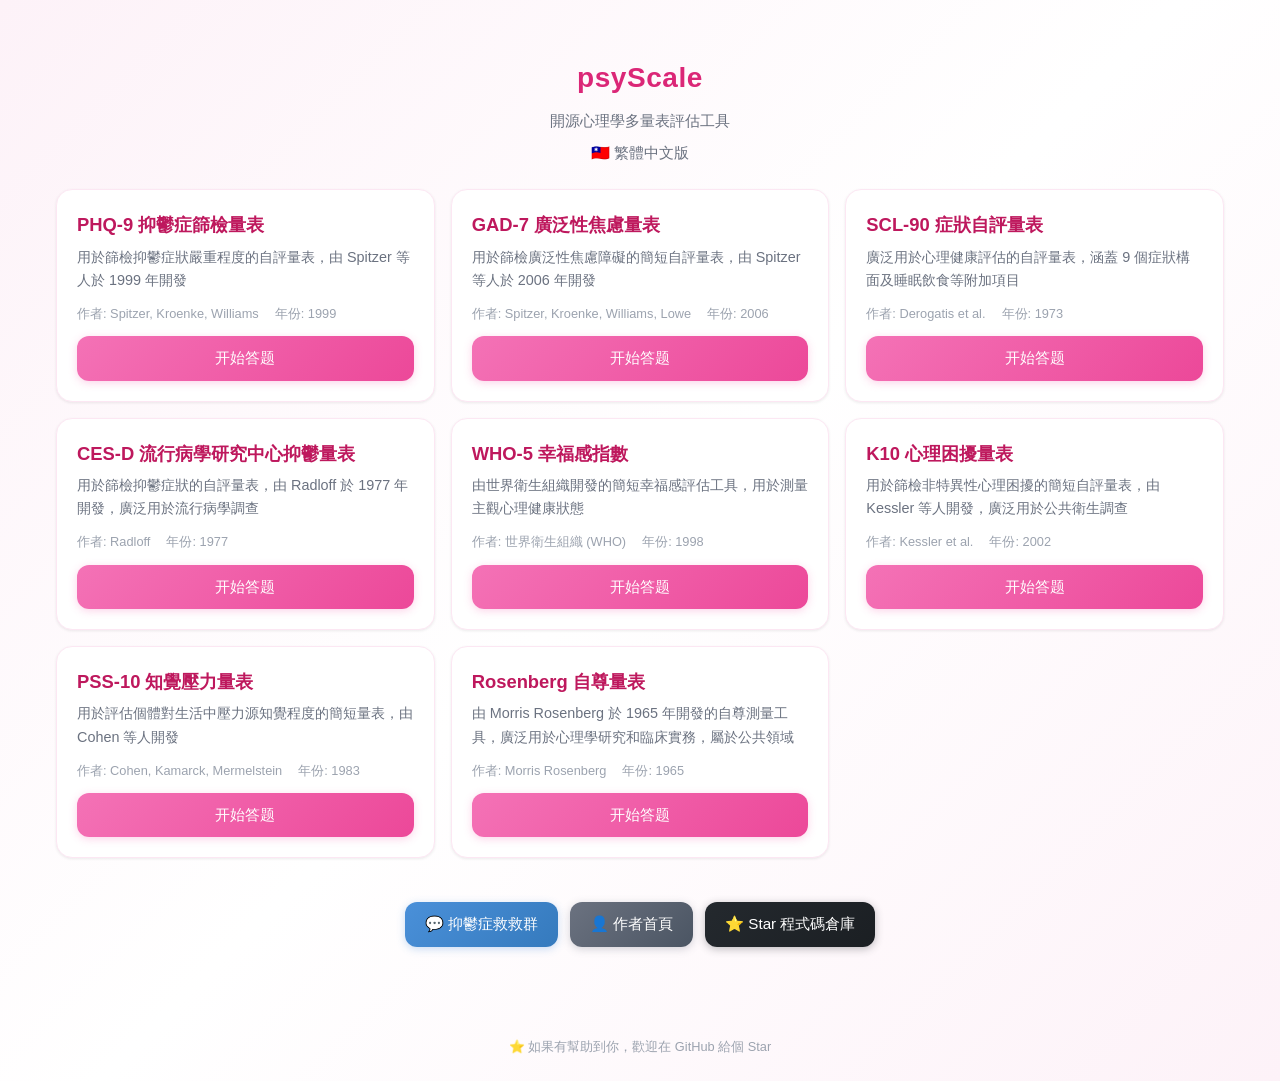
==== zh-TW/index.html @ 9e2f2c34 "feat: 新增繁体中文 (zh-TW) 多语言支援 + JS 文案国际化 - 新增 zh-TW/ 子路由，包含独立 HTML 和 scales/ 数据 - 新增 js/i18n.js，路径感知自动切" ====
<!DOCTYPE html>
<html lang="zh-TW">
<head>
  <meta charset="UTF-8">
  <meta name="viewport" content="width=device-width, initial-scale=1.0">
  <meta name="keywords" content="開源,心理量表,心理測評,PHQ-9,GAD-7,SCL-90,免費,開源心理學工具">
  <meta name="description" content="psyScale — 開源的心理學多量表評估工具，支援 PHQ-9、GAD-7、SCL-90 等量表，即開即用，無需後端。">
  <title>psyScale — 開源心理學多量表評估</title>
  <link rel="stylesheet" href="../css/style.css?v=10">
</head>
<body>
  <div class="container">
    <div class="page-header">
      <h1> psyScale </h1>
      <p>開源心理學多量表評估工具</p>
      <p class="locale-hint">🇹🇼 繁體中文版</p>
    </div>

    <div id="scale-list">
      <!-- 動態渲染量表卡片 -->
    </div>

    <div id="loading" class="empty-state">
      <div class="empty-state-icon">🌸</div>
      <p>正在載入量表…</p>
    </div>

    <div class="social-links">
      <a href="https://qm.qq.com/q/hxxcsAb5L4" target="_blank" rel="noopener" class="btn btn-social btn-qq">
        💬 抑鬱症救救群
      </a>
      <a href="https://hanguangxingchen.top" target="_blank" rel="noopener" class="btn btn-social btn-author">
        👤 作者首頁
      </a>
      <a href="https://github.com/hanguang-xingchen/psyScale" target="_blank" rel="noopener" class="btn btn-social btn-github">
        ⭐ Star 程式碼倉庫
      </a>
    </div>
    <div class="star-prompt">⭐ 如果有幫助到你，歡迎在 GitHub 給個 Star</div>
  </div>

  <dialog id="resume-dialog" class="resume-dialog">
    <div class="resume-dialog-content">
      <div class="resume-dialog-icon">📝</div>
      <p class="resume-dialog-title">你有一個未完成的量表</p>
      <p class="resume-dialog-desc"><strong id="resume-scale-title"></strong></p>
      <p class="resume-dialog-time" id="resume-time"></p>
      <div class="resume-dialog-actions">
        <button id="btn-abandon" class="btn btn-secondary">放棄</button>
        <button id="btn-resume" class="btn btn-primary">繼續答題</button>
      </div>
    </div>
  </dialog>

  <script type="module" src="../js/index.js?v=8"></script>
</body>
</html>
---- css/style.css ----
/* ===== 变量 ===== */
:root {
  --pink-50: #fdf2f8;
  --pink-100: #fce7f3;
  --pink-200: #fbcfe8;
  --pink-300: #f9a8d4;
  --pink-400: #f472b6;
  --pink-500: #ec4899;
  --pink-600: #db2777;
  --pink-700: #be185d;
  --white: #ffffff;
  --gray-50: #f9fafb;
  --gray-100: #f3f4f6;
  --gray-200: #e5e7eb;
  --gray-400: #9ca3af;
  --gray-500: #6b7280;
  --gray-600: #4b5563;
  --gray-700: #374151;
  --gray-800: #1f2937;
  --green-50: #f0fdf4;
  --green-100: #dcfce7;
  --green-500: #22c55e;
  --green-600: #16a34a;
  --orange-50: #fff7ed;
  --orange-100: #ffedd5;
  --orange-500: #f97316;
  --orange-600: #ea580c;
  --red-50: #fef2f2;
  --red-100: #fee2e2;
  --red-500: #ef4444;
  --red-600: #dc2626;
  --red-700: #b91c1c;
  --radius-sm: 8px;
  --radius-md: 12px;
  --radius-lg: 16px;
  --radius-xl: 24px;
  --shadow-sm: 0 1px 3px rgba(0, 0, 0, 0.08);
  --shadow-md: 0 4px 12px rgba(0, 0, 0, 0.1);
  --shadow-lg: 0 8px 24px rgba(0, 0, 0, 0.12);
  --font-sans: "PingFang SC", "Hiragino Sans GB", "Microsoft YaHei", sans-serif;
}

/* ===== Reset ===== */
*,
*::before,
*::after {
  box-sizing: border-box;
  margin: 0;
  padding: 0;
}

html {
  font-size: 16px;
  -webkit-text-size-adjust: 100%;
}

body {
  font-family: var(--font-sans);
  background: linear-gradient(135deg, var(--pink-50) 0%, var(--white) 50%, var(--pink-50) 100%);
  color: var(--gray-700);
  min-height: 100vh;
  line-height: 1.6;
}

/* ===== 通用布局 ===== */
.container {
  max-width: 1200px;
  margin: 0 auto;
  padding: 24px 16px;
}

.page-header {
  text-align: center;
  padding: 32px 16px 24px;
}

.page-header h1 {
  font-size: 1.75rem;
  color: var(--pink-600);
  font-weight: 700;
  letter-spacing: 0.02em;
}

.page-header p {
  margin-top: 8px;
  color: var(--gray-500);
  font-size: 0.95rem;
}

/* ===== 卡片 ===== */
.card {
  background: var(--white);
  border-radius: var(--radius-lg);
  box-shadow: var(--shadow-sm);
  padding: 20px;
  border: 1px solid var(--pink-100);
  transition: box-shadow 0.2s ease, transform 0.2s ease;
}

.card:hover {
  box-shadow: var(--shadow-md);
  transform: translateY(-2px);
}

.card-title {
  font-size: 1.15rem;
  font-weight: 600;
  color: var(--pink-700);
  margin-bottom: 6px;
}

.card-desc {
  font-size: 0.9rem;
  color: var(--gray-500);
  margin-bottom: 12px;
}

.card-meta {
  display: flex;
  gap: 16px;
  font-size: 0.8rem;
  color: var(--gray-400);
}

.card-meta span {
  display: flex;
  align-items: center;
  gap: 4px;
}

/* ===== 按钮 ===== */
.btn {
  display: inline-flex;
  align-items: center;
  justify-content: center;
  gap: 6px;
  padding: 10px 20px;
  border: none;
  border-radius: var(--radius-md);
  font-size: 0.95rem;
  font-weight: 500;
  cursor: pointer;
  transition: background 0.2s ease, box-shadow 0.2s ease;
  text-decoration: none;
  font-family: var(--font-sans);
}

.btn-primary {
  background: linear-gradient(135deg, var(--pink-400), var(--pink-500));
  color: var(--white);
  box-shadow: 0 2px 8px rgba(244, 114, 182, 0.3);
}

.btn-primary:hover {
  background: linear-gradient(135deg, var(--pink-500), var(--pink-600));
  box-shadow: 0 4px 12px rgba(244, 114, 182, 0.4);
}

.btn-secondary {
  background: var(--pink-50);
  color: var(--pink-600);
  border: 1px solid var(--pink-200);
}

.btn-secondary:hover {
  background: var(--pink-100);
}

.btn-flex {
  flex: 1;
}

.btn-full {
  width: 100%;
}

.btn-mt {
  margin-top: 12px;
}

.btn-mt-lg {
  margin-top: 16px;
}

.text-center {
  text-align: center;
}

.text-right {
  text-align: right;
}

.text-sm {
  font-size: 0.8rem;
}

.text-muted {
  color: var(--gray-400);
}

/* ===== 量表页 ===== */
.scale-instruction {
  background: var(--pink-50);
  border: 1px solid var(--pink-200);
  border-radius: var(--radius-md);
  padding: 16px;
  margin-bottom: 24px;
  font-size: 0.9rem;
  color: var(--gray-600);
  line-height: 1.7;
}

/* 量表卡片网格 */
#scale-list {
  display: grid;
  grid-template-columns: repeat(auto-fill, minmax(300px, 1fr));
  gap: 16px;
  margin-bottom: 24px;
}

.question-card {
  background: var(--white);
  border-radius: var(--radius-md);
  border: 1px solid var(--pink-100);
  padding: 16px;
  margin-bottom: 16px;
  box-shadow: var(--shadow-sm);
}

.question-text {
  font-size: 1rem;
  font-weight: 500;
  color: var(--gray-800);
  margin-bottom: 12px;
}

.question-index {
  font-size: 0.8rem;
  color: var(--pink-400);
  margin-bottom: 4px;
}

.option-list {
  display: flex;
  flex-direction: column;
  gap: 8px;
}

.option-item {
  display: flex;
  align-items: center;
  gap: 10px;
  padding: 10px 14px;
  border: 1.5px solid var(--gray-200);
  border-radius: var(--radius-sm);
  cursor: pointer;
  transition: border-color 0.15s ease, background 0.15s ease;
  font-size: 0.9rem;
  color: var(--gray-600);
}

.option-item:hover {
  border-color: var(--pink-300);
  background: var(--pink-50);
}

.option-item input[type="radio"] {
  accent-color: var(--pink-500);
  width: 18px;
  height: 18px;
  flex-shrink: 0;
}

.option-item.selected {
  border-color: var(--pink-400);
  background: var(--pink-50);
  color: var(--pink-700);
  font-weight: 500;
}

/* ===== 结果页整体布局 ===== */
.result-overall {
  display: grid;
  grid-template-columns: 1fr 1fr;
  gap: 20px;
  margin-bottom: 20px;
}

.result-overall-info {
  background: var(--white);
  border-radius: var(--radius-lg);
  box-shadow: var(--shadow-md);
  padding: 24px;
}

.result-overall-radar {
  background: var(--white);
  border-radius: var(--radius-lg);
  box-shadow: var(--shadow-md);
  padding: 16px;
  display: flex;
  align-items: center;
  justify-content: center;
}

#radar-container {
  width: 100%;
  max-width: 320px;
  position: relative;
}

/* ===== 雷达图 ===== */
.radar-svg {
  width: 100%;
  height: auto;
  display: block;
}

.radar-label {
  transition: font-size 0.15s ease;
}

.radar-dot {
  transition: r 0.15s ease;
}

.radar-polygon {
  transition: stroke-width 0.15s ease, fill-opacity 0.15s ease;
}

.radar-tooltip {
  position: absolute;
  pointer-events: none;
  background: var(--white);
  border-radius: var(--radius-sm);
  box-shadow: var(--shadow-md);
  padding: 8px 12px;
  z-index: 20;
  white-space: nowrap;
}

.radar-tooltip-dim {
  font-size: 0.85rem;
  font-weight: 600;
  color: var(--gray-800);
}

.radar-tooltip-score {
  font-size: 0.8rem;
  color: var(--gray-500);
  margin-top: 2px;
}

.radar-tooltip-level {
  font-size: 0.8rem;
  font-weight: 600;
  margin-top: 2px;
}

/* ===== 测评须知页 ===== */
.notice-status {
  display: flex;
  align-items: center;
  gap: 8px;
  padding: 12px 16px;
  border-radius: var(--radius-md);
  font-size: 0.85rem;
  margin-bottom: 20px;
}

.notice-status-ok {
  background: var(--green-50);
  color: var(--green-600);
}

.notice-status-warn {
  background: var(--red-50);
  color: var(--red-600);
}

.notice-status-icon {
  font-size: 1.1rem;
  font-weight: 700;
  flex-shrink: 0;
}

.notice-browser {
  display: flex;
  align-items: center;
  gap: 6px;
  padding: 8px 16px;
  margin-bottom: 16px;
  font-size: 0.8rem;
  color: var(--gray-500);
  background: var(--gray-50);
  border-radius: var(--radius-sm);
}

.browser-info-icon {
  font-size: 0.9rem;
}

.browser-warn {
  color: var(--orange-500);
  font-weight: 500;
}

.notice-body {
  background: var(--white);
  border-radius: var(--radius-lg);
  box-shadow: var(--shadow-sm);
  border: 1px solid var(--pink-100);
  padding: 24px;
}

.notice-section {
  margin-bottom: 20px;
}

.notice-section:last-child {
  margin-bottom: 0;
}

.notice-subtitle {
  font-size: 0.95rem;
  font-weight: 600;
  color: var(--pink-600);
  margin-bottom: 8px;
  padding-left: 10px;
  border-left: 3px solid var(--pink-400);
}

.notice-desc {
  font-size: 0.9rem;
  color: var(--gray-600);
  line-height: 1.8;
  margin-bottom: 8px;
}

.notice-desc:last-child {
  margin-bottom: 0;
}

.notice-desc strong {
  color: var(--gray-800);
}

/* ===== 结果页 ===== */
.result-card {
  background: var(--white);
  border-radius: var(--radius-lg);
  box-shadow: var(--shadow-md);
  padding: 24px;
  text-align: center;
  margin-bottom: 20px;
}

.result-score {
  font-size: 2.5rem;
  font-weight: 700;
  margin: 12px 0 4px;
}

.result-meta {
  display: flex;
  justify-content: center;
  gap: 24px;
  margin: 12px 0;
}

.meta-item {
  display: flex;
  flex-direction: column;
  align-items: center;
}

.meta-label {
  font-size: 0.75rem;
  color: var(--gray-400);
  margin-bottom: 2px;
}

.meta-value {
  font-size: 1.25rem;
  font-weight: 600;
  color: var(--gray-700);
}

.result-label {
  font-size: 0.85rem;
  color: var(--gray-400);
}

.result-level {
  display: inline-block;
  padding: 6px 16px;
  border-radius: 999px;
  font-size: 0.9rem;
  font-weight: 600;
  margin: 12px 0;
}

.result-advice {
  text-align: left;
  background: var(--pink-50);
  border-radius: var(--radius-md);
  padding: 14px;
  font-size: 0.9rem;
  color: var(--gray-600);
  line-height: 1.7;
  margin-top: 16px;
}

/* 多维度结果表格 */
.dimension-table {
  width: 100%;
  border-collapse: collapse;
  margin-top: 16px;
  font-size: 0.9rem;
}

.dimension-table th,
.dimension-table td {
  padding: 10px 12px;
  text-align: left;
  border-bottom: 1px solid var(--gray-100);
}

.dimension-table th {
  color: var(--pink-600);
  font-weight: 600;
  background: var(--pink-50);
}

.dimension-table td:last-child {
  text-align: right;
}

.level-badge {
  display: inline-block;
  padding: 2px 10px;
  border-radius: 999px;
  font-size: 0.8rem;
  font-weight: 500;
  color: var(--white);
}

/* ===== 进度指示器 ===== */
.progress-bar {
  height: 4px;
  background: var(--pink-100);
  border-radius: 999px;
  margin-bottom: 20px;
  overflow: hidden;
}

.progress-bar-fill {
  height: 100%;
  background: linear-gradient(90deg, var(--pink-400), var(--pink-500));
  border-radius: 999px;
  transition: width 0.3s ease;
}

.progress-text {
  font-size: 0.8rem;
  color: var(--gray-400);
  text-align: center;
  margin-bottom: 8px;
}

/* ===== 底部操作栏 ===== */
.action-bar {
  position: sticky;
  bottom: 0;
  background: var(--white);
  border-top: 1px solid var(--pink-100);
  padding: 12px 16px;
  display: flex;
  gap: 12px;
  box-shadow: 0 -2px 8px rgba(0, 0, 0, 0.04);
  z-index: 10;
}

.action-bar .btn {
  flex: 1;
}

/* ===== 返回链接 ===== */
.back-link {
  display: inline-flex;
  align-items: center;
  gap: 4px;
  color: var(--pink-500);
  text-decoration: none;
  font-size: 0.9rem;
  margin-bottom: 16px;
}

.back-link:hover {
  color: var(--pink-600);
}

/* ===== 下载下拉菜单 ===== */
.download-area {
  position: relative;
  display: flex;
  justify-content: center;
  margin: 16px 0;
}

.download-menu {
  display: none;
  position: absolute;
  top: calc(100% + 4px);
  left: 50%;
  transform: translateX(-50%);
  background: var(--white);
  border-radius: var(--radius-md);
  box-shadow: var(--shadow-lg);
  border: 1px solid var(--pink-100);
  overflow: hidden;
  z-index: 50;
  min-width: 220px;
}

.download-menu.show {
  display: block;
}

.download-option {
  padding: 12px 18px;
  font-size: 0.9rem;
  color: var(--gray-700);
  cursor: pointer;
  transition: background 0.12s ease;
  white-space: nowrap;
}

.download-option:hover {
  background: var(--pink-50);
  color: var(--pink-600);
}

.download-option:not(:last-child) {
  border-bottom: 1px solid var(--gray-100);
}

/* ===== 空状态 ===== */
.empty-state {
  text-align: center;
  padding: 48px 16px;
  color: var(--gray-400);
}

.empty-state-icon {
  font-size: 3rem;
  margin-bottom: 12px;
}

/* ===== 响应式 ===== */
@media (max-width: 480px) {
  .container {
    padding: 16px 12px;
  }

  .page-header {
    padding: 24px 12px 16px;
  }

  .page-header h1 {
    font-size: 1.5rem;
  }

  .card {
    padding: 16px;
  }

  .result-score {
    font-size: 2rem;
  }

  .option-item {
    padding: 8px 10px;
    font-size: 0.85rem;
  }

  .action-bar {
    padding: 10px 12px;
  }

  .dimension-table {
    font-size: 0.8rem;
  }

  .dimension-table th,
  .dimension-table td {
    padding: 8px 6px;
  }

  .result-overall {
    grid-template-columns: 1fr;
  }

  #radar-container {
    max-width: 260px;
  }
}

/* ===== 动画 ===== */
@keyframes fadeIn {
  from {
    opacity: 0;
    transform: translateY(8px);
  }
  to {
    opacity: 1;
    transform: translateY(0);
  }
}

.fade-in {
  animation: fadeIn 0.3s ease forwards;
}

/* ===== 打印 ===== */
@media print {
  body {
    background: white;
  }

  .action-bar,
  .back-link {
    display: none;
  }

  .card,
  .question-card {
    box-shadow: none;
    border: 1px solid #ddd;
  }
}

/* ===== 下载按钮 ===== */
#btn-download {
  background: var(--green-50);
  border-top: 1px solid var(--green-100);
  transition: background 0.2s ease;
  user-select: none;
}

#btn-download:hover {
  background: var(--green-100);
}

#btn-download span {
  font-size: 0.95rem;
  font-weight: 500;
  color: var(--green-600);
}

/* ===== 社交链接 ===== */
.social-links {
  display: flex;
  justify-content: center;
  gap: 12px;
  padding: 20px 16px;
  padding-bottom: 80px;
  flex-wrap: wrap;
}

.btn-social {
  padding: 10px 20px;
  border-radius: var(--radius-md);
  text-decoration: none;
  font-size: 0.95rem;
  font-weight: 500;
  display: inline-flex;
  align-items: center;
  justify-content: center;
  gap: 6px;
  cursor: pointer;
  transition: background 0.2s ease, box-shadow 0.2s ease, transform 0.2s ease;
}

.btn-social:active {
  transform: scale(0.97);
}

.btn-qq {
  background: linear-gradient(135deg, #4a90d9, #357abd);
  color: var(--white);
  box-shadow: 0 2px 8px rgba(74, 144, 217, 0.3);
}

.btn-qq:hover {
  background: linear-gradient(135deg, #357abd, #2868a8);
  box-shadow: 0 4px 12px rgba(74, 144, 217, 0.4);
  transform: translateY(-2px);
}

.btn-author {
  background: linear-gradient(135deg, var(--gray-500), var(--gray-600));
  color: var(--white);
  box-shadow: 0 2px 8px rgba(107, 114, 128, 0.3);
}

.btn-author:hover {
  background: linear-gradient(135deg, var(--gray-600), var(--gray-700));
  box-shadow: 0 4px 12px rgba(107, 114, 128, 0.4);
  transform: translateY(-2px);
}

.btn-github {
  background: linear-gradient(135deg, #24292e, #1b1f23);
  color: var(--white);
  box-shadow: 0 2px 8px rgba(36, 41, 46, 0.3);
}

.btn-github:hover {
  background: linear-gradient(135deg, #1b1f23, #0d1117);
  box-shadow: 0 4px 12px rgba(36, 41, 46, 0.4);
  transform: translateY(-2px);
}

.star-prompt {
  text-align: center;
  font-size: 0.8rem;
  color: var(--gray-400);
  padding: 10px 16px 0;
  line-height: 1.6;
}

@media (max-width: 480px) {
  .social-links {
    gap: 8px;
    padding: 16px 8px;
  }

  .btn-social {
    font-size: 0.85rem;
    padding: 8px 16px;
  }
}

/* ===== 语言引导 ===== */
.locale-prompt {
  text-align: center;
  font-size: 0.85rem;
  color: var(--gray-500);
  padding: 4px 16px 0;
  line-height: 1.8;
}

.locale-link {
  color: var(--pink-500);
  text-decoration: none;
  font-weight: 500;
  transition: color 0.15s ease;
}

.locale-link:hover {
  color: var(--pink-600);
  text-decoration: underline;
}

.locale-hint {
  font-size: 0.75rem;
  color: var(--gray-400);
  margin-top: 4px;
}

/* ===== 答题卡（桌面端右侧折叠面板） ===== */
:root {
  --answer-sheet-w: 330px;
}

.answer-sheet {
  position: fixed;
  top: 50%;
  right: 0;
  transform: translateY(-50%);
  z-index: 100;
  display: flex;
  align-items: center;
  transition: right 0.3s ease;
}

.answer-sheet.collapsed {
  right: calc(-1 * var(--answer-sheet-w));
}

.answer-sheet-toggle {
  width: 28px;
  height: 56px;
  border: none;
  border-radius: 8px 0 0 8px;
  background: var(--white);
  color: var(--pink-400);
  font-size: 14px;
  cursor: pointer;
  box-shadow: -2px 0 8px rgba(0, 0, 0, 0.08);
  display: flex;
  align-items: center;
  justify-content: center;
  flex-shrink: 0;
  transition: color 0.15s ease, background 0.15s ease;
}

.answer-sheet-toggle:hover {
  background: var(--pink-50);
  color: var(--pink-600);
}

.answer-sheet-body {
  background: var(--white);
  border-radius: 12px 0 0 12px;
  box-shadow: -2px 0 12px rgba(0, 0, 0, 0.1);
  padding: 18px 16px;
  width: var(--answer-sheet-w);
}

.answer-sheet-header {
  font-size: 0.9rem;
  font-weight: 600;
  color: var(--gray-700);
  margin-bottom: 12px;
  text-align: center;
}

.answer-sheet-grid {
  display: grid;
  grid-template-columns: repeat(10, 1fr);
  gap: 6px;
}

.answer-sheet-item {
  width: 100%;
  aspect-ratio: 1;
  border-radius: 50%;
  font-size: 0.8rem;
  font-weight: 500;
  display: flex;
  align-items: center;
  justify-content: center;
  border: 2px solid transparent;
  cursor: default;
  transition: background 0.15s ease, border-color 0.15s ease;
  background: var(--gray-100);
  color: var(--gray-400);
}

.answer-sheet-item.answered {
  background: var(--green-100);
  color: var(--green-600);
  border-color: var(--green-500);
  cursor: pointer;
}

.answer-sheet-item.answered:hover {
  background: var(--green-50);
}

.answer-sheet-item.current {
  border-color: var(--pink-400);
  background: var(--pink-100);
  color: var(--pink-600);
  font-weight: 700;
}

.answer-sheet-item.current.answered {
  border-color: var(--pink-400);
  background: var(--pink-100);
  color: var(--pink-600);
}

.answer-sheet-legend {
  display: flex;
  justify-content: center;
  gap: 12px;
  margin-top: 12px;
  font-size: 0.75rem;
  color: var(--gray-500);
}

.legend-dot {
  display: inline-block;
  width: 11px;
  height: 11px;
  border-radius: 50%;
  vertical-align: middle;
  margin-right: 3px;
}

.dot-answered {
  background: var(--green-100);
  border: 1.5px solid var(--green-500);
}

.dot-current {
  background: var(--pink-100);
  border: 1.5px solid var(--pink-400);
}

.dot-empty {
  background: var(--gray-100);
  border: 1.5px solid var(--gray-200);
}

/* 大屏幕再加宽 */
@media (min-width: 1024px) {
  :root {
    --answer-sheet-w: 420px;
  }
  .answer-sheet-item {
    font-size: 0.9rem;
  }
  .answer-sheet-grid {
    gap: 7px;
  }
  .answer-sheet-body {
    padding: 22px 20px;
  }
  .answer-sheet-header {
    font-size: 1rem;
  }
  .answer-sheet-toggle {
    height: 60px;
  }
}

/* 移动端隐藏答题卡 */
@media (max-width: 480px) {
  .answer-sheet {
    display: none;
  }
}

/* ===== 恢复答题弹窗 ===== */
.resume-dialog {
  border: none;
  border-radius: var(--radius-lg);
  box-shadow: var(--shadow-lg);
  padding: 0;
  max-width: 360px;
  width: 90%;
}

.resume-dialog::backdrop {
  background: rgba(0, 0, 0, 0.4);
}

.resume-dialog-content {
  padding: 28px 24px 24px;
  text-align: center;
}

.resume-dialog-icon {
  font-size: 2.5rem;
  margin-bottom: 12px;
}

.resume-dialog-title {
  font-size: 1.1rem;
  font-weight: 600;
  color: var(--gray-800);
  margin-bottom: 8px;
}

.resume-dialog-desc {
  font-size: 0.95rem;
  color: var(--pink-600);
  margin-bottom: 4px;
}

.resume-dialog-time {
  font-size: 0.8rem;
  color: var(--gray-400);
  margin-bottom: 20px;
}

.resume-dialog-actions {
  display: flex;
  gap: 12px;
}

.resume-dialog-actions .btn {
  flex: 1;
}
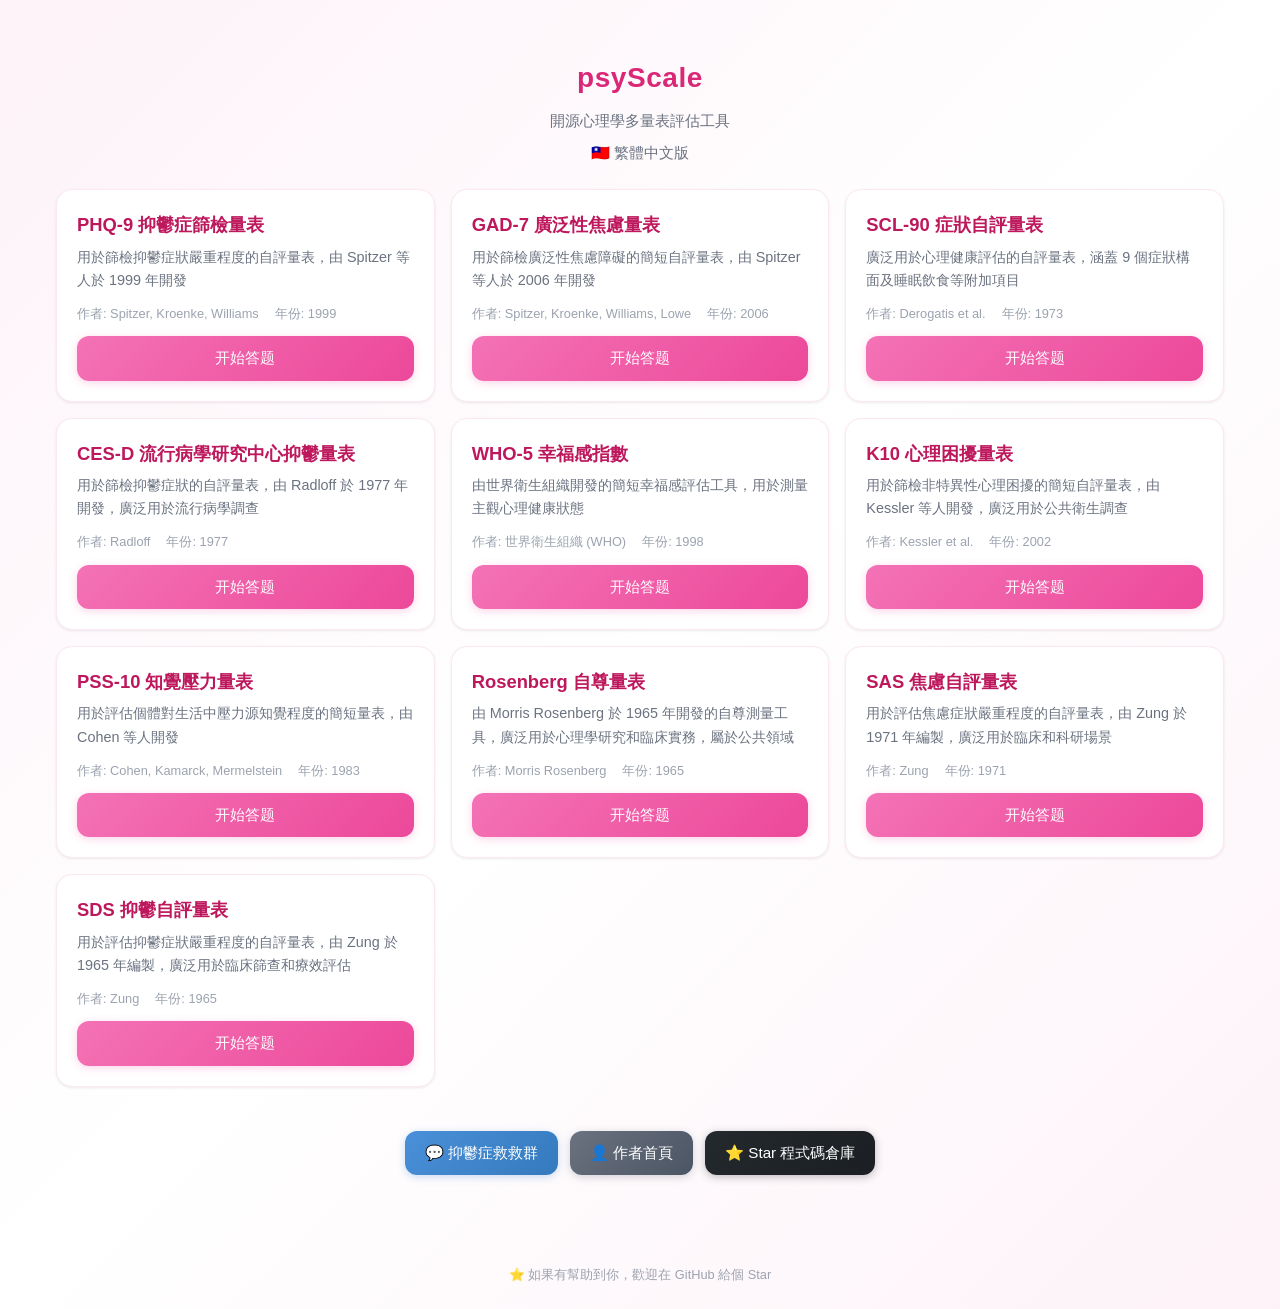
==== commit 22f20d13: "fix: 修复浏览器缓存问题 + 替换为标准 AGPL-3.0 LICENSE - fetch index.json 加时间戳参数破坏浏览器缓存 - 替换 LICENSE 为 GNU 官方标准文本（6" ====
--- a/zh-TW/index.html
+++ b/zh-TW/index.html
@@ -6,7 +6,7 @@
   <meta name="keywords" content="開源,心理量表,心理測評,PHQ-9,GAD-7,SCL-90,免費,開源心理學工具">
   <meta name="description" content="psyScale — 開源的心理學多量表評估工具，支援 PHQ-9、GAD-7、SCL-90 等量表，即開即用，無需後端。">
   <title>psyScale — 開源心理學多量表評估</title>
-  <link rel="stylesheet" href="../css/style.css?v=10">
+  <link rel="stylesheet" href="../css/style.css?v=11">
 </head>
 <body>
   <div class="container">
@@ -52,6 +52,6 @@
     </div>
   </dialog>
 
-  <script type="module" src="../js/index.js?v=8"></script>
+  <script type="module" src="../js/index.js?v=10"></script>
 </body>
 </html>
